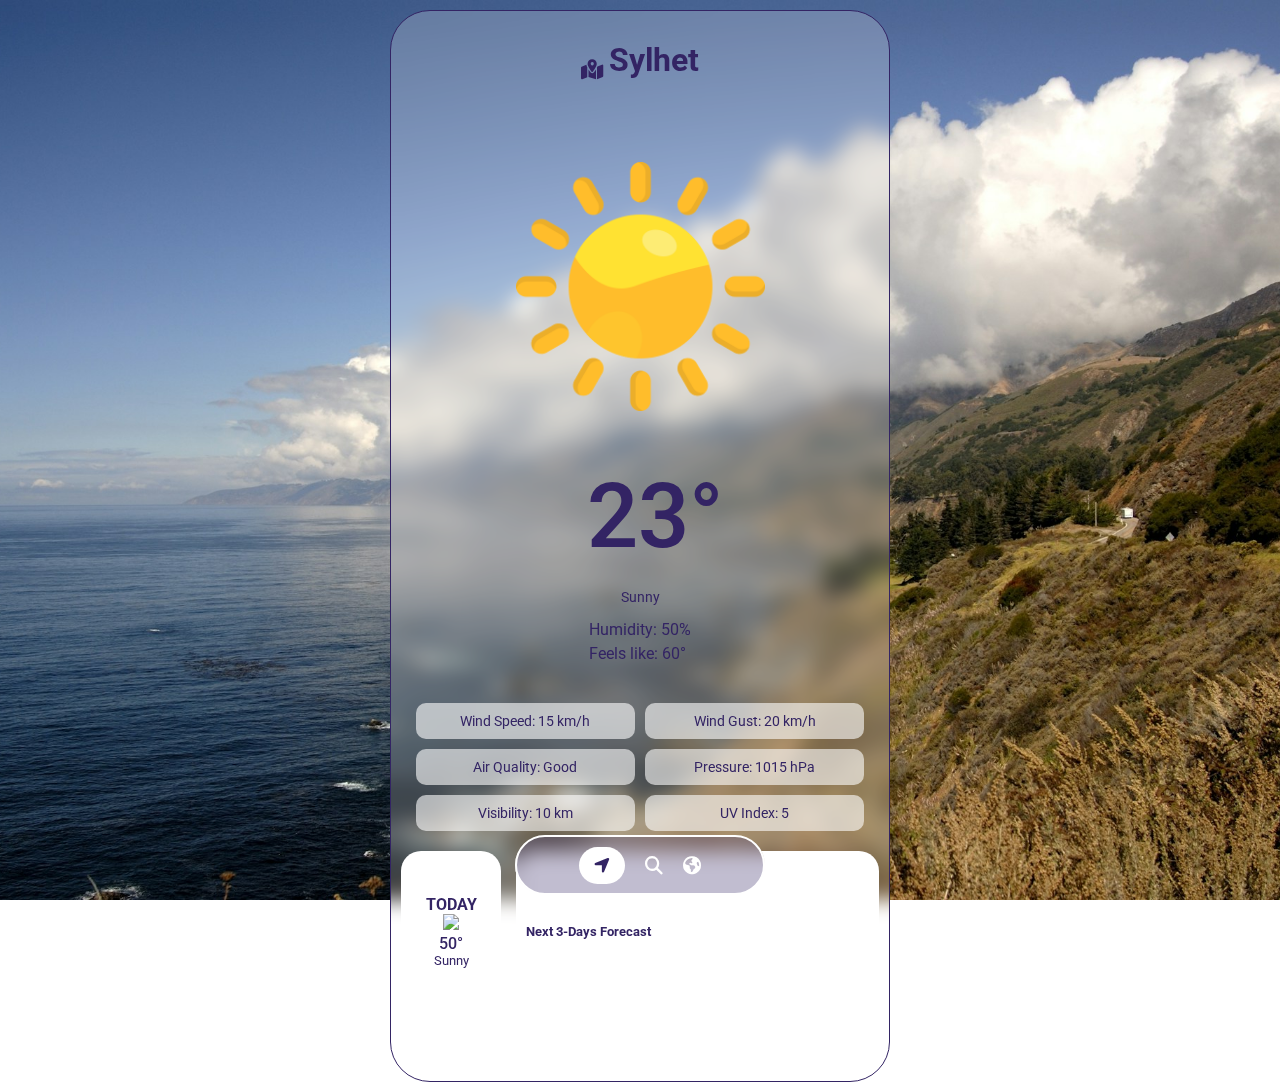
==== Weather_Forecast/index.html @ 80ade324 "weather forecast added" ====
<!DOCTYPE html>
<html lang="en">
  <head>
    <meta charset="UTF-8" />
    <meta name="viewport" content="width=device-width, initial-scale=1.0" />
    <link rel="icon" href="assects/icons/icon.png" type="image/x-icon" />
    <link rel="stylesheet" href="style/style.css" />
    <link
      rel="stylesheet"
      href="https://cdnjs.cloudflare.com/ajax/libs/font-awesome/6.4.0/css/all.min.css"
    />
    <title>Weather Forecast</title>
  </head>

  <body>
    <div class="window">
      <!-- main section -->
      <div id="screen">
        <!-- city name -->
        <div class="city-name">
          <i class="fa-solid fa-map-location-dot"></i>
          <h1 id="city-name">Sylhet</h1>
        </div>

        <!-- weather icon -->
        <div class="weather-icon-css">
          <img
            class="weather-icon"
            id="weather-icon1"
            src="assects/icons/day/sunny.png"
          />
        </div>
        <!-- weather details -->
        <div class="weather-description">
          <div class="show-metric" id="temp">23°</div>
          <div class="weather-details">
            <div class="weather-main" id="weather-main">Sunny</div>
            <div class="details">
              <div class="show-humidity">
                Humidity: <span id="humidity">50</span>%
              </div>
              <div class="show-feels-like">
                Feels like: <span id="feels-like">60</span>°
              </div>
            </div>
          </div>

          <!-- additional weather details -->
          <div class="additional-weather-details">
            <div class="weather-field">
              Wind Speed: <span id="wind-speed">15</span> km/h
            </div>
            <div class="weather-field">
              Wind Gust: <span id="wind-gust">20</span> km/h
            </div>
            <div class="weather-field">
              Air Quality: <span id="air-quality">Good</span>
            </div>
            <div class="weather-field">
              Pressure: <span id="pressure">1015</span> hPa
            </div>
            <div class="weather-field">
              Visibility: <span id="visibility">10</span> km
            </div>
            <div class="weather-field">
              UV Index: <span id="uv-index">5</span>
            </div>
          </div>
        </div>
      </div>

      <!-- Today-forecast -->
      <div class="forcasts-box">
        <div class="today-forecast">
          <h4>TODAY</h4>
          <div class="weather-icon-today">
            <img class="weather-icons" src="img/sun.png" />
          </div>
          <div class="temp-today">
            <span id="temp-today1">50°</span>
          </div>
          <div class="weather-main-today" id="weather-main-today">Sunny</div>
        </div>

        <!-- 6-day Forecast -->
        <div class="forecast">
          <h5>Next 3-Days Forecast</h5>
          <div class="forecast-box-inside"></div>
        </div>
      </div>
    </div>

    <!-- navbar outside of the window -->
    <div class="navbar">
      <nav>
        <ul>
          <li>
            <a class="active" href="index.html"
              ><i class="fa-solid fa-location-arrow"></i
            ></a>
          </li>
          <li>
            <a href="search.html"
              ><i class="fa-solid fa-magnifying-glass"></i
            ></a>
          </li>
          <li>
            <a href="world.html"><i class="fa-solid fa-earth-americas"></i></a>
          </li>
        </ul>
      </nav>
    </div>

    <script src="scripts/main.js"></script>
  </body>
</html>
---- Weather_Forecast/style/style.css ----
@import url("https://fonts.googleapis.com/css2?family=Roboto:wght@400;500;700&display=swap");

* {
  padding: 0;
  margin: 0;
  box-sizing: border-box;
  list-style: none;
  font-family: "Roboto", sans-serif;
}

:root {
  --font-color-main: #332464;
  --white-color: #fff;
}

body {
  margin: 0;
  padding: 0;
  background-image: url("../assects/images/background.jpg");
  background-size: cover;
  background-position: center;
  background-repeat: no-repeat;
  background-attachment: fixed;
  height: 100vh;
}

.window {
  width: 500px;
  height: fit-content;
  padding-bottom: 50px;
  margin: 10px auto;
  border: 1px solid var(--font-color-main);
  border-radius: 40px;
  background: rgba(255, 255, 255, 0.2);
  backdrop-filter: blur(10px);
  -webkit-backdrop-filter: blur(10px);
  overflow: hidden;
}

nav {
  position: fixed; /* Keeps the navbar fixed in place */
  left: 50%; /* Positions the navbar horizontally at 50% */
  bottom: 5px; /* Sticks the navbar at the bottom */
  transform: translateX(
    -50%
  ); /* Centers the navbar by adjusting the horizontal alignment */
  display: flex;
  justify-content: center;
  align-items: center;
  width: 250px;
  height: 60px;
  border-radius: 40px;
  border: 2px solid var(--white-color);
  background: rgba(51, 36, 100, 0.3);
  backdrop-filter: blur(10px);
  -webkit-backdrop-filter: blur(10px);
}

nav ul {
  display: flex;
  gap: 20px;
}

nav ul li a {
  color: var(--white-color);
  font-size: 18px;
}

.active {
  background-color: var(--white-color);
  color: var(--font-color-main);
  border-radius: 100px;
  padding: 8px 15px;
}

#screen {
  width: 100%;
  height: 820px;
  margin: 0;
  display: flex;
  flex-direction: column;
  justify-content: space-between;
}

.city-name {
  color: var(--font-color-main);
  display: flex;
  justify-content: center;
  align-items: center;
  padding-top: 30px;
  gap: 5px;
}

.city-name i {
  font-size: 20px;
}

.weather-icon-css {
  display: flex;
  justify-content: center;
  align-items: center;
  width: 100%;
  height: 100px;
  margin-top: 10px;
}

.weather-icon-css img {
  width: 50%;
}

.weather-description {
  display: flex;
  flex-direction: column;
  align-items: center;
  color: var(--font-color-main);
}

.show-metric {
  padding-left: 30px;
  font-size: 90px;
  font-weight: 550;
}

.weather-details {
  font-size: 14px;
  margin: 20px 0;
  display: flex;
  flex-direction: column;
  align-items: center;
}

.details {
  margin-top: 10px;
}

.show-humidity,
.show-feels-like {
  font-size: 16px;
  margin-top: 5px;
}

.additional-weather-details {
  display: grid;
  grid-template-columns: 1fr 1fr; /* 2 columns */
  grid-gap: 10px; /* Spacing between fields */
  width: 90%;
  margin-top: 20px;
}

.weather-field {
  background-color: rgba(255, 255, 255, 0.6);
  padding: 10px;
  border-radius: 10px;
  font-size: 14px;
  text-align: center;
}

.forcasts-box {
  display: flex;
  justify-content: space-between; /* Align today and 6-day forecasts properly */
  padding: 0 10px; /* Add some padding to the left and right */
  margin: 20px 0;
  color: var(--font-color-main);
}

.forecast-box-inside {
  display: flex;
  justify-content: space-between;
  gap: 10px;
}

.today-forecast {
  width: 100px;
  height: 160px;
  border-radius: 20px;
  display: flex;
  flex-direction: column;
  justify-content: center;
  align-items: center;
  background-color: var(--white-color);
  margin-right: 15px; /* Add some spacing between today and 6-day forecast */
}

.weather-icon-today img {
  width: 40px;
}

.temp-today {
  font-weight: 500;
}

.weather-main-today {
  font-size: 13px;
}

.forecast {
  display: flex;
  flex-direction: column;
  justify-content: center;
  flex-grow: 1; /* Allow the forecast box to take available space */
  border-radius: 20px;
  background-color: var(--white-color);
  padding-left: 10px;
}

/* Style for each forecast item */
.forecast-item {
  display: flex;
  flex-direction: column;
  align-items: center;
  background-color: rgba(47, 168, 255, 0.249);
  padding: 15px; /* Increased padding for better spacing */
  border-radius: 10px;
  text-align: center;
  width: 100px; /* Consistent width for all items */
  height: 160px;
  margin: 5px 5px; /* Add margin between items for even spacing */
}

.weather-icon-forecast img {
  width: 50px; /* Slightly increased size for better visibility */
}

.day-name,
.temp-forecast,
.weather-main-forecast {
  font-weight: 500;
  color: var(--font-color-main);
}

.temp-forecast {
  margin: 5px 0; /* Consistent margin for temperature forecast */
}
.weather-main-forecast {
  font-size: 14px; /* Increased font size for better readability */
  margin-top: 5px; /* Add some space between the icon and description */
}

.search-container {
  width:fit-content;
  height: fit-content;
  padding: 50px;
  margin: 10px auto;
  border: 1px solid var(--font-color-main);
  border-radius: 40px;
  background: rgba(255, 255, 255, 0.2);
  backdrop-filter: blur(10px);
  -webkit-backdrop-filter: blur(10px);
  overflow: hidden;
}
h1 {
  margin-bottom: 20px;
  color: var(--font-color-main);
}

#city-input {
  padding: 10px;
  font-size: 16px;
  width: 250px;
  border: 1px solid #ccc;
  border-radius: 5px;
}

button {
  padding: 10px 20px;
  font-size: 16px;
  border: none;
  border-radius: 5px;
  background-color: var(--font-color-main);
  color: #fff;
  cursor: pointer;
  margin-top: 10px;
}

button:hover {
  background-color: #2a1a5c;
}
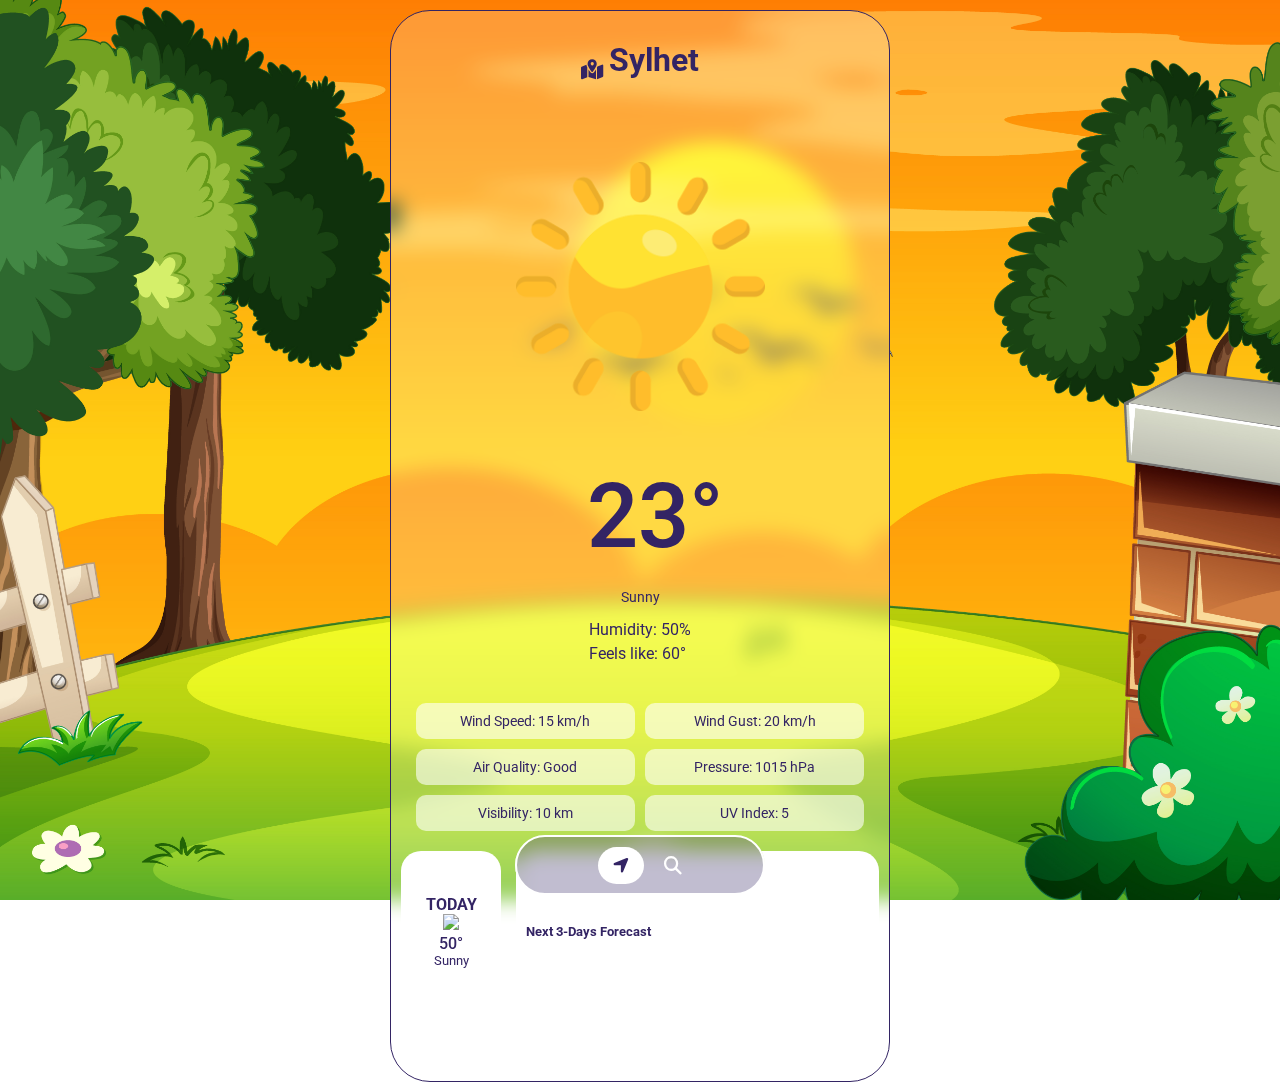
==== commit cc0c9ad7: "Final commit" ====
--- a/Weather_Forecast/index.html
+++ b/Weather_Forecast/index.html
@@ -11,18 +11,14 @@
     />
     <title>Weather Forecast</title>
   </head>
-
   <body>
     <div class="window">
-      <!-- main section -->
       <div id="screen">
-        <!-- city name -->
         <div class="city-name">
           <i class="fa-solid fa-map-location-dot"></i>
           <h1 id="city-name">Sylhet</h1>
         </div>
 
-        <!-- weather icon -->
         <div class="weather-icon-css">
           <img
             class="weather-icon"
@@ -30,7 +26,7 @@
             src="assects/icons/day/sunny.png"
           />
         </div>
-        <!-- weather details -->
+
         <div class="weather-description">
           <div class="show-metric" id="temp">23°</div>
           <div class="weather-details">
@@ -45,7 +41,6 @@
             </div>
           </div>
 
-          <!-- additional weather details -->
           <div class="additional-weather-details">
             <div class="weather-field">
               Wind Speed: <span id="wind-speed">15</span> km/h
@@ -69,7 +64,6 @@
         </div>
       </div>
 
-      <!-- Today-forecast -->
       <div class="forcasts-box">
         <div class="today-forecast">
           <h4>TODAY</h4>
@@ -82,7 +76,6 @@
           <div class="weather-main-today" id="weather-main-today">Sunny</div>
         </div>
 
-        <!-- 6-day Forecast -->
         <div class="forecast">
           <h5>Next 3-Days Forecast</h5>
           <div class="forecast-box-inside"></div>
@@ -90,7 +83,6 @@
       </div>
     </div>
 
-    <!-- navbar outside of the window -->
     <div class="navbar">
       <nav>
         <ul>
@@ -104,9 +96,6 @@
               ><i class="fa-solid fa-magnifying-glass"></i
             ></a>
           </li>
-          <li>
-            <a href="world.html"><i class="fa-solid fa-earth-americas"></i></a>
-          </li>
         </ul>
       </nav>
     </div>
--- a/Weather_Forecast/style/style.css
+++ b/Weather_Forecast/style/style.css
@@ -16,7 +16,7 @@
 body {
   margin: 0;
   padding: 0;
-  background-image: url("../assects/images/background.jpg");
+  background-image: url("../assects/images/background5.jpg");
   background-size: cover;
   background-position: center;
   background-repeat: no-repeat;
@@ -38,12 +38,10 @@
 }
 
 nav {
-  position: fixed; /* Keeps the navbar fixed in place */
-  left: 50%; /* Positions the navbar horizontally at 50% */
-  bottom: 5px; /* Sticks the navbar at the bottom */
-  transform: translateX(
-    -50%
-  ); /* Centers the navbar by adjusting the horizontal alignment */
+  position: fixed;
+  left: 50%;
+  bottom: 5px;
+  transform: translateX(-50%);
   display: flex;
   justify-content: center;
   align-items: center;
@@ -141,8 +139,8 @@
 
 .additional-weather-details {
   display: grid;
-  grid-template-columns: 1fr 1fr; /* 2 columns */
-  grid-gap: 10px; /* Spacing between fields */
+  grid-template-columns: 1fr 1fr;
+  grid-gap: 10px;
   width: 90%;
   margin-top: 20px;
 }
@@ -157,8 +155,8 @@
 
 .forcasts-box {
   display: flex;
-  justify-content: space-between; /* Align today and 6-day forecasts properly */
-  padding: 0 10px; /* Add some padding to the left and right */
+  justify-content: space-between;
+  padding: 0 10px;
   margin: 20px 0;
   color: var(--font-color-main);
 }
@@ -178,7 +176,7 @@
   justify-content: center;
   align-items: center;
   background-color: var(--white-color);
-  margin-right: 15px; /* Add some spacing between today and 6-day forecast */
+  margin-right: 15px;
 }
 
 .weather-icon-today img {
@@ -197,28 +195,27 @@
   display: flex;
   flex-direction: column;
   justify-content: center;
-  flex-grow: 1; /* Allow the forecast box to take available space */
+  flex-grow: 1;
   border-radius: 20px;
   background-color: var(--white-color);
   padding-left: 10px;
 }
 
-/* Style for each forecast item */
 .forecast-item {
   display: flex;
   flex-direction: column;
   align-items: center;
   background-color: rgba(47, 168, 255, 0.249);
-  padding: 15px; /* Increased padding for better spacing */
+  padding: 15px;
   border-radius: 10px;
   text-align: center;
-  width: 100px; /* Consistent width for all items */
+  width: 100px;
   height: 160px;
-  margin: 5px 5px; /* Add margin between items for even spacing */
+  margin: 5px 5px;
 }
 
 .weather-icon-forecast img {
-  width: 50px; /* Slightly increased size for better visibility */
+  width: 50px;
 }
 
 .day-name,
@@ -229,15 +226,16 @@
 }
 
 .temp-forecast {
-  margin: 5px 0; /* Consistent margin for temperature forecast */
-}
+  margin: 5px 0;
+}
+
 .weather-main-forecast {
-  font-size: 14px; /* Increased font size for better readability */
-  margin-top: 5px; /* Add some space between the icon and description */
+  font-size: 14px;
+  margin-top: 5px;
 }
 
 .search-container {
-  width:fit-content;
+  width: fit-content;
   height: fit-content;
   padding: 50px;
   margin: 10px auto;
@@ -248,6 +246,7 @@
   -webkit-backdrop-filter: blur(10px);
   overflow: hidden;
 }
+
 h1 {
   margin-bottom: 20px;
   color: var(--font-color-main);
